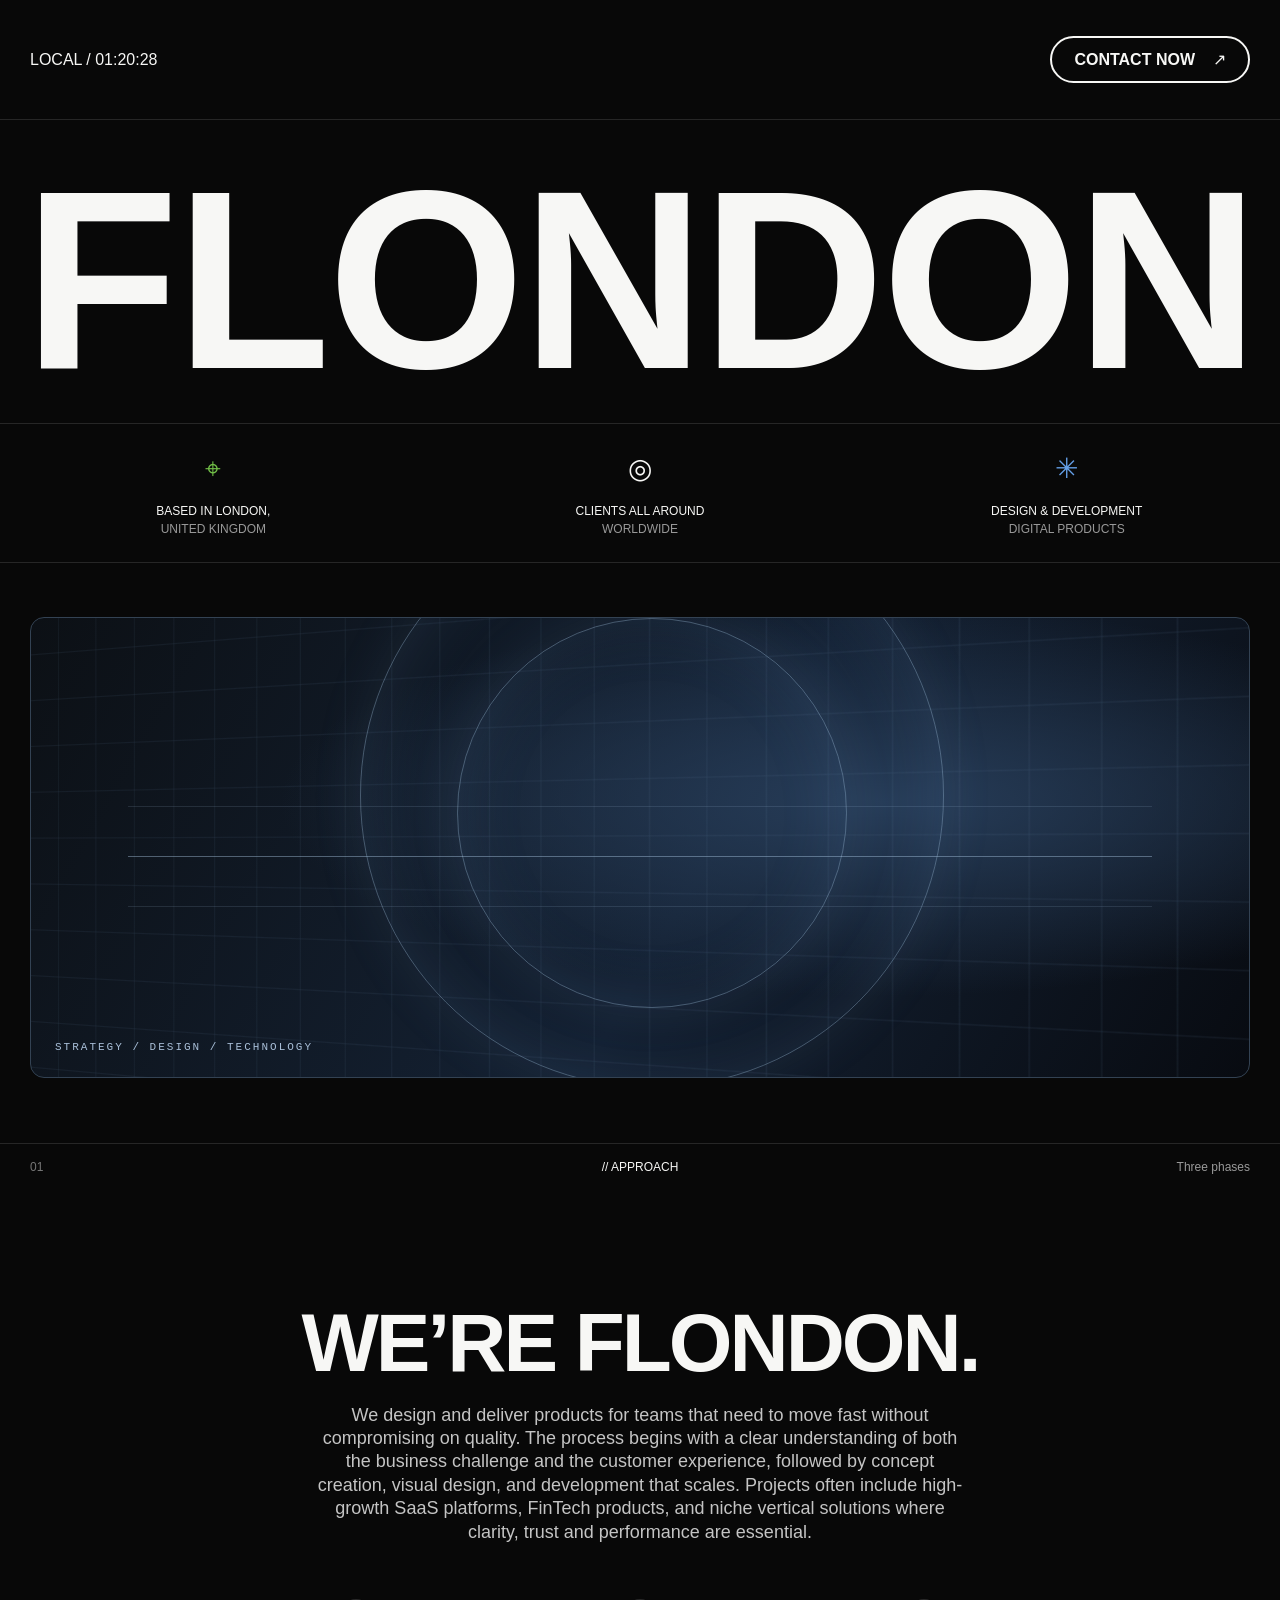
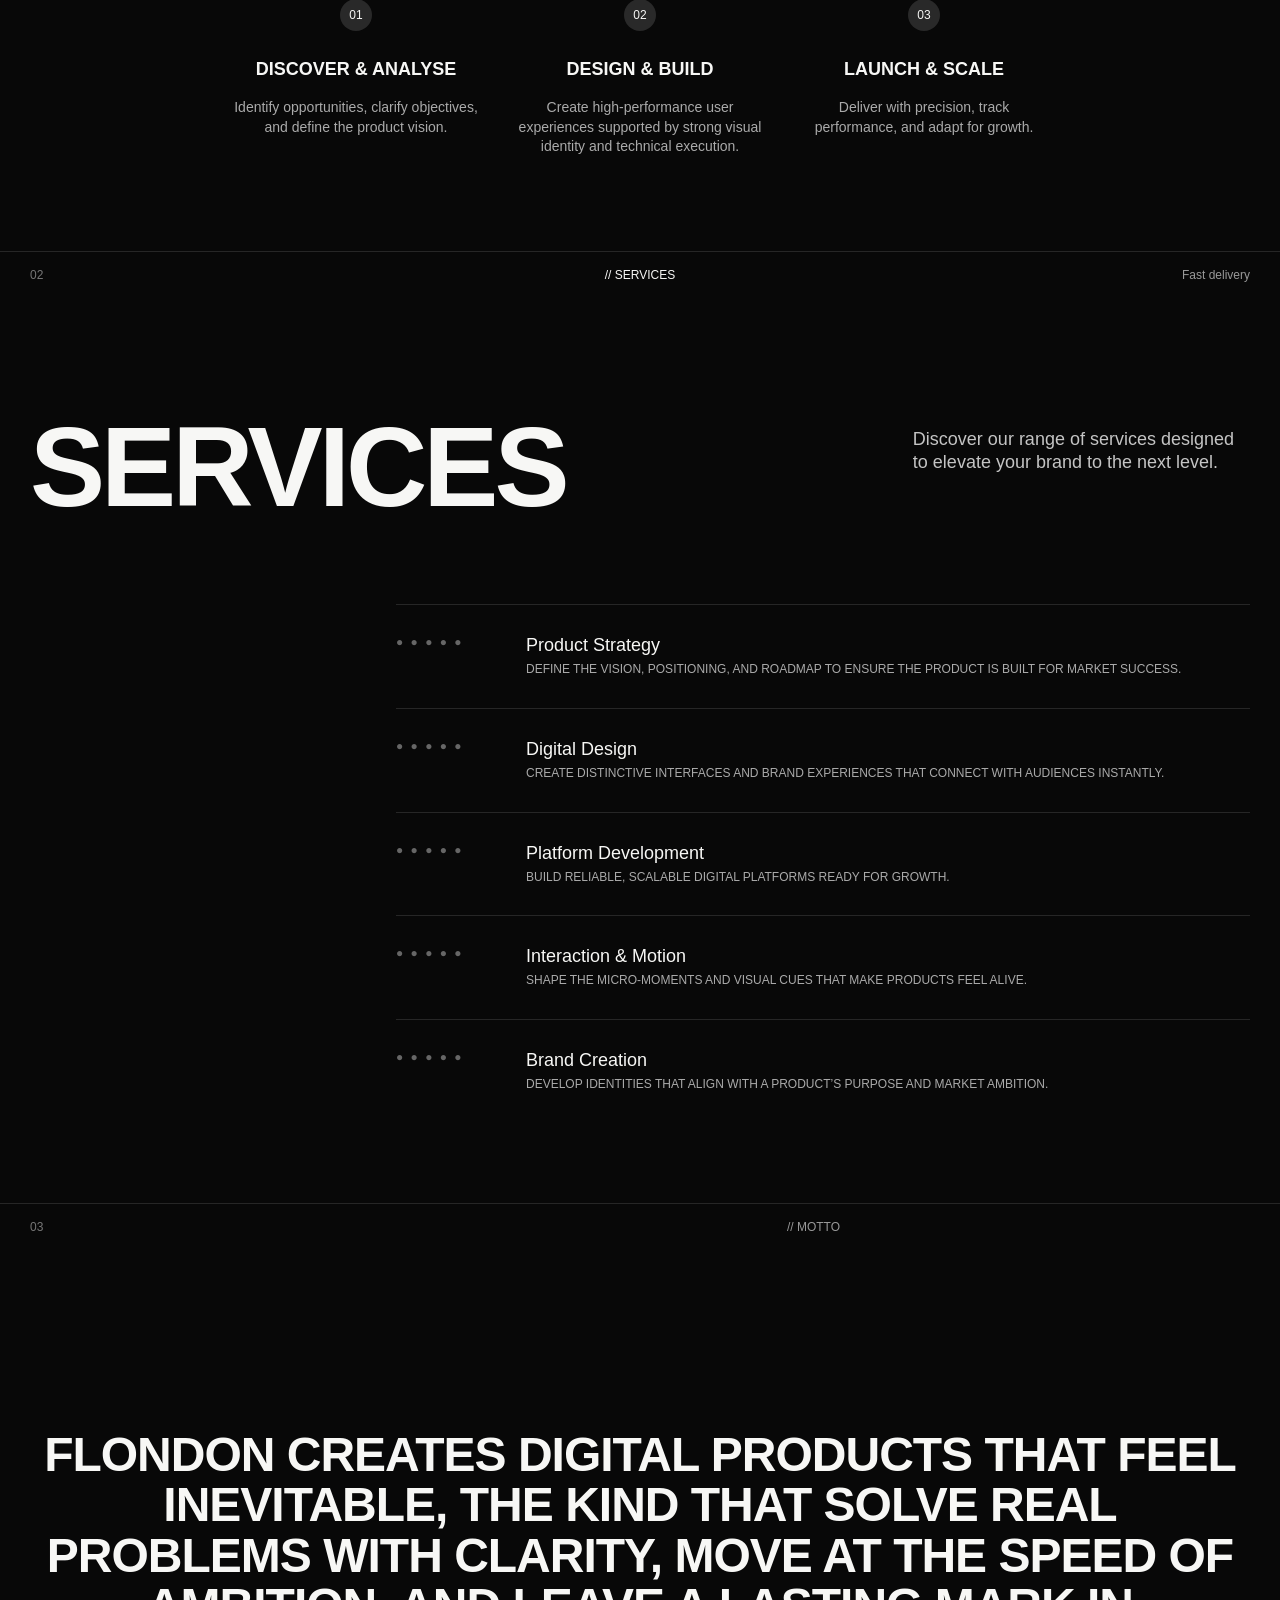
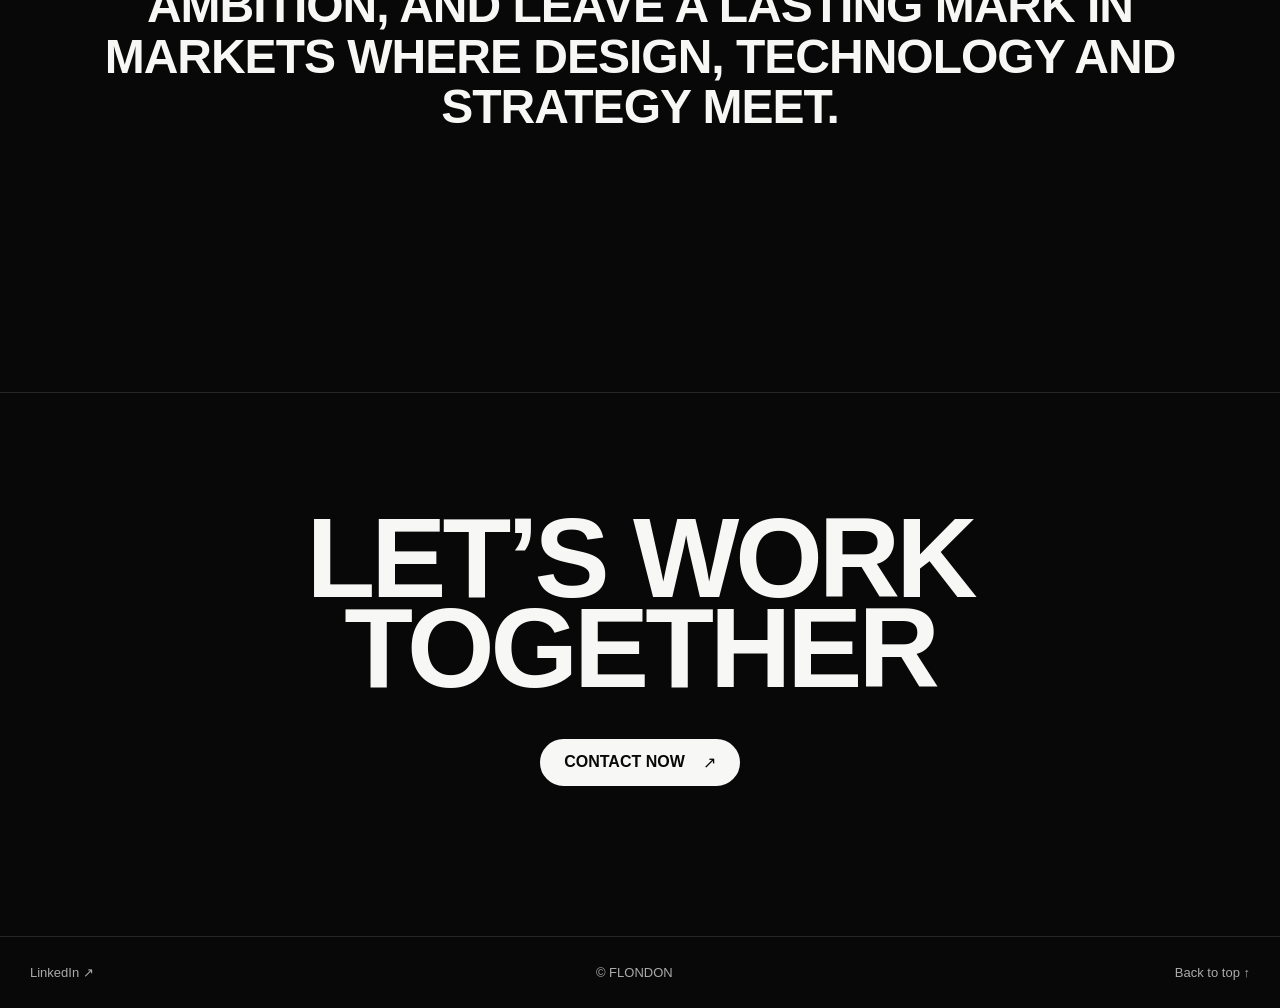
==== index.html @ 4c2c97a5 "Publish allowlisted FLONDON staging output without licensed font binaries or private source" ====
<!doctype html>
<html lang="en">
<head>
  <meta charset="utf-8">
  <meta name="viewport" content="width=device-width, initial-scale=1">
  <meta http-equiv="Content-Security-Policy" content="default-src 'self'; script-src 'self'; style-src 'self'; font-src 'self' https://preview.flondon.co.uk; img-src 'self'; connect-src 'none'; object-src 'none'; base-uri 'self'">
  <title>FLONDON — Digital products, design and development</title>
  <meta name="description" content="FLONDON designs and delivers digital products. Product strategy, digital design, platform development, interaction and motion, and brand creation.">
  <meta name="robots" content="noindex,nofollow">
  <link rel="canonical" href="https://flondon.co.uk/">
  <link rel="stylesheet" href="./site.css">
  <link rel="icon" href="./favicon.svg" type="image/svg+xml">
</head>
<body id="nav">
  <a class="skip" href="#approach">Skip to content</a>
  <header class="masthead"><span>LOCAL / <time id="local-time">LONDON</time></span><a class="pill" href="mailto:w@flondon.co.uk">CONTACT NOW <span aria-hidden="true">↗</span></a></header>
  <main>
    <section class="hero" aria-labelledby="brand">
      <h1 id="brand">FLONDON</h1>
      <div class="facts"><p><span class="symbol green" aria-hidden="true">⌖</span>BASED IN LONDON,<br><span class="muted">UNITED KINGDOM</span></p><p><span class="symbol" aria-hidden="true">◎</span>CLIENTS ALL AROUND<br><span class="muted">WORLDWIDE</span></p><p><span class="symbol blue" aria-hidden="true">✳</span>DESIGN &amp; DEVELOPMENT<br><span class="muted">DIGITAL PRODUCTS</span></p></div>
      <div class="product-art" aria-hidden="true"><div class="art-grid"></div><div class="art-ring ring-one"></div><div class="art-ring ring-two"></div><div class="art-line"></div><span class="art-caption">STRATEGY / DESIGN / TECHNOLOGY</span></div>
    </section>
    <section class="section" id="approach" aria-labelledby="approach-title">
      <div class="section-label"><span>01</span><span>// APPROACH</span><span>Three phases</span></div>
      <div class="section-body"><h2 id="approach-title">WE’RE FLONDON.</h2><p class="intro">We design and deliver products for teams that need to move fast without compromising on quality. The process begins with a clear understanding of both the business challenge and the customer experience, followed by concept creation, visual design, and development that scales. Projects often include high-growth SaaS platforms, FinTech products, and niche vertical solutions where clarity, trust and performance are essential.</p>
        <ol class="phases"><li><span>01</span><h3>DISCOVER &amp; ANALYSE</h3><p>Identify opportunities, clarify objectives, and define the product vision.</p></li><li><span>02</span><h3>DESIGN &amp; BUILD</h3><p>Create high-performance user experiences supported by strong visual identity and technical execution.</p></li><li><span>03</span><h3>LAUNCH &amp; SCALE</h3><p>Deliver with precision, track performance, and adapt for growth.</p></li></ol>
      </div>
    </section>
    <section class="section" id="services" aria-labelledby="services-title">
      <div class="section-label"><span>02</span><span>// SERVICES</span><span>Fast delivery</span></div>
      <div class="section-body"><h2 id="services-title">Services</h2><p class="intro">Discover our range of services designed to elevate your brand to the next level.</p><dl class="services"><div><dt>Product Strategy</dt><dd>Define the vision, positioning, and roadmap to ensure the product is built for market success.</dd></div><div><dt>Digital Design</dt><dd>Create distinctive interfaces and brand experiences that connect with audiences instantly.</dd></div><div><dt>Platform Development</dt><dd>Build reliable, scalable digital platforms ready for growth.</dd></div><div><dt>Interaction &amp; Motion</dt><dd>Shape the micro-moments and visual cues that make products feel alive.</dd></div><div><dt>Brand Creation</dt><dd>Develop identities that align with a product’s purpose and market ambition.</dd></div></dl></div>
    </section>
    <section class="section motto" aria-labelledby="motto-title"><div class="section-label"><span>03</span><span id="motto-title">// MOTTO</span></div><p>FLONDON creates digital products that feel inevitable, the kind that solve real problems with clarity, move at the speed of ambition, and leave a lasting mark in markets where design, technology and strategy meet.</p></section>
    <section class="contact" aria-labelledby="contact-title"><h2 id="contact-title">LET’S WORK<br>TOGETHER</h2><a class="pill" href="mailto:w@flondon.co.uk">CONTACT NOW <span aria-hidden="true">↗</span></a></section>
  </main>
  <footer><a href="https://www.linkedin.com/company/flondon/">LinkedIn ↗</a><span>© FLONDON</span><a href="#nav">Back to top ↑</a></footer>
  <script src="./site.js" defer></script>
</body>
</html>
---- site.css ----
@font-face{font-family:'Clash Display';src:url('https://preview.flondon.co.uk/fonts/ClashDisplay-Variable.woff2') format('woff2');font-weight:200 700;font-style:normal;font-display:swap}@font-face{font-family:'Inter';src:url('https://preview.flondon.co.uk/fonts/Inter-Regular.woff2') format('woff2');font-weight:400;font-style:normal;font-display:swap}
:root{color-scheme:dark;--bg:#080808;--fg:#f7f7f5;--muted:#999;--line:#262626}*{box-sizing:border-box}html{scroll-behavior:smooth}body{margin:0;background:var(--bg);color:var(--fg);font-family:'Inter',sans-serif}a{color:inherit;text-decoration:none}a:hover{text-decoration:underline}a:focus-visible{outline:2px solid #84b7ff;outline-offset:6px}.skip{position:absolute;left:20px;top:-100px;padding:15px;background:#fff;color:#000;z-index:3}.skip:focus{top:15px}.masthead,main,footer{max-width:1440px;margin:auto}.masthead{display:flex;justify-content:space-between;align-items:center;padding:36px 30px;border-bottom:1px solid var(--line);font-size:16px}.pill{display:inline-flex;align-items:center;gap:18px;border:2px solid var(--fg);border-radius:50px;padding:12px 22px;font-size:16px;font-weight:700}.hero h1{font-size:clamp(58px,17.2vw,250px);line-height:1.04;letter-spacing:-.065em;margin:28px 16px 32px;font-weight:800;text-align:center}.facts{display:grid;grid-template-columns:repeat(3,1fr);border-block:1px solid var(--line)}.facts p{text-align:center;font-size:12px;line-height:1.5;margin:24px 10px}.symbol{display:block;font-size:28px;margin-bottom:12px}.green{color:#71be47}.blue{color:#649fe7}.muted{color:var(--muted)}.product-art{height:clamp(220px,36vw,490px);margin:54px 30px 65px;position:relative;border:1px solid #334253;border-radius:14px;overflow:hidden;background:radial-gradient(ellipse at 70% 40%,#273d59 0,transparent 50%),linear-gradient(120deg,#0c1015,#142133 55%,#080b11)}.art-grid{position:absolute;inset:0;background-image:linear-gradient(#5d7a991b 1px,transparent 1px),linear-gradient(90deg,#5d7a991b 1px,transparent 1px);background-size:44px 44px;transform:perspective(650px) rotateY(-12deg) scale(1.3)}.art-ring{position:absolute;border:1px solid #98bad766;border-radius:50%;width:48%;aspect-ratio:1;left:27%;top:-25%;box-shadow:0 0 55px #8baed516,inset 0 0 65px #719fd322}.ring-two{width:32%;left:35%;top:0}.art-line{position:absolute;left:8%;right:8%;top:52%;height:1px;background:#b4d1ee66;box-shadow:0 -50px 0 #b4d1ee22,0 50px 0 #b4d1ee22}.art-caption{position:absolute;bottom:24px;left:24px;font:11px monospace;letter-spacing:2px;color:#a9bfd8}.section{display:grid;grid-template-columns:1fr 3fr;gap:55px;padding:60px 30px;border-top:1px solid var(--line)}.section-label{display:flex;flex-direction:column;gap:10px;font-size:12px}.section-label span:first-child{color:#777}.section-label span:last-child{color:var(--muted)}h2{font-size:clamp(34px,4.2vw,64px);letter-spacing:-.04em;line-height:1.05;margin:0 0 28px}.intro{font-size:20px;line-height:1.6;color:#c4c4c4;max-width:850px}.phases{padding:0;list-style:none;display:grid;grid-template-columns:repeat(3,1fr);gap:32px;margin:55px 0 0}.phases li{border-top:1px solid #555;padding-top:18px}.phases li>span{font-size:12px;color:#999}.phases h3{font-size:16px;margin-top:28px}.phases p{font-size:15px;color:#aaa;line-height:1.6}.services{margin:40px 0 0}.services>div{display:grid;grid-template-columns:1fr 1.25fr;gap:35px;padding:30px 0;border-top:1px solid var(--line)}dt{font-size:25px;letter-spacing:-.02em}dd{margin:0;font-size:16px;line-height:1.6;color:#aaa}.motto>p{font-size:clamp(26px,3.1vw,46px);letter-spacing:-.025em;line-height:1.35;margin:0}.contact{border-top:1px solid var(--line);padding:70px 30px 90px}.contact h2{font-size:clamp(60px,10vw,150px);margin-bottom:35px}footer{display:flex;justify-content:space-between;padding:28px 30px;border-top:1px solid var(--line);font-size:13px;color:#aaa}@media(max-width:700px){.masthead{padding:20px 16px;font-size:12px}.pill{font-size:12px;padding:10px 14px;gap:10px}.hero h1{margin:28px 8px;font-size:17vw}.facts p{font-size:9px;margin:18px 5px}.symbol{font-size:24px}.product-art{margin:28px 16px 40px}.art-caption{font-size:8px;letter-spacing:1px;left:14px}.section{grid-template-columns:1fr;gap:28px;padding:38px 16px}.section-label{flex-direction:row;justify-content:space-between;font-size:10px}.intro{font-size:17px}.phases{grid-template-columns:1fr;gap:20px;margin-top:32px}.phases h3{margin-top:18px}.services>div{grid-template-columns:1fr;gap:12px;padding:24px 0}dt{font-size:23px}.contact{padding:45px 16px 55px}footer{padding:22px 16px;font-size:11px}}@media(prefers-reduced-motion:reduce){html{scroll-behavior:auto}}

.hero h1,h2,.phases h3,dt,.pill{font-family:'Clash Display',sans-serif;font-weight:600;font-synthesis:none}
/* Independently authored layout matched to the recovered 3 October design preview. */
.hero h1{font-size:clamp(58px,19.8vw,285px);line-height:.8;letter-spacing:-3px;margin:60px 10px 40px}
@media(max-width:700px){.hero h1{font-size:19vw;letter-spacing:-1px;margin:72px 10px 32px}.facts{grid-template-columns:1fr;padding:8px 0}.facts p{font-size:12px;margin:18px 10px}.symbol{font-size:24px;margin-bottom:10px}.product-art{margin-top:84px}h2{font-size:40px}.contact h2{font-size:40px;line-height:1}}
/* Recovered below-fold composition, implemented without template runtime. */
.section{display:block;padding:0 30px 80px}.section-label{display:grid;grid-template-columns:repeat(3,1fr);align-items:center;padding:16px 0;font-size:12px}.section-label span:nth-child(2){text-align:center}.section-label span:last-child{text-align:right}.section-body{padding-top:110px}#approach .section-body{text-align:center}#approach h2{font-size:clamp(40px,6.4vw,88px);letter-spacing:-3px;margin-bottom:18px}#approach .intro{max-width:650px;margin:0 auto;font-size:18px;line-height:1.3}.phases{max-width:820px;margin:55px auto 0;text-align:center}.phases li{border:0;padding:0}.phases li>span{display:inline-flex;align-items:center;justify-content:center;width:32px;height:32px;border-radius:50%;background:#292929;color:var(--fg)}.phases h3{font-size:18px}.phases p{font-size:14px;line-height:1.4}#services .section-body{display:grid;grid-template-columns:2.5fr 1fr;gap:40px}#services h2{font-size:clamp(60px,8.8vw,120px);text-transform:uppercase;letter-spacing:-4px}#services .intro{font-size:18px;line-height:1.3;margin:20px 0 0}.services{grid-column:1/-1;margin:10px 0 0 30%}.services>div{position:relative;display:block;padding:30px 0 30px 130px;min-height:100px}.services>div::before{content:'● ● ● ● ●';position:absolute;left:0;top:30px;color:#666;font-size:12px;letter-spacing:2px}dt{font-family:'Inter',sans-serif;font-weight:400;font-size:18px;letter-spacing:0}dd{font-size:12px;line-height:1.4;text-transform:uppercase;margin-top:5px}.motto>p{font-family:'Clash Display',sans-serif;font-weight:600;text-align:center;text-transform:uppercase;font-size:48px;line-height:1.05;letter-spacing:-1px;margin:180px auto;max-width:1300px}.contact{text-align:center;padding:120px 30px 150px}.contact h2{font-size:clamp(60px,8.8vw,120px);line-height:.8;letter-spacing:-4px;margin-bottom:45px}.contact .pill{background:var(--fg);color:var(--bg)}
@media(max-width:809px){.section{padding:0 20px 60px}.section-label{font-size:10px}.section-body{padding-top:60px}#approach h2{font-size:40px;line-height:1;letter-spacing:-1px}#approach .intro{font-size:16px;line-height:1.35}.phases{grid-template-columns:1fr;gap:30px;max-width:350px}.phases h3{margin-top:15px}#services .section-body{grid-template-columns:1fr;gap:15px}#services h2{font-size:40px;letter-spacing:-1px;margin-bottom:0}#services .intro{font-size:16px;margin-top:0}.services{margin:20px 0 0}.services>div{padding:24px 0 24px 58px}.services>div::before{top:28px;font-size:7px;letter-spacing:0}dt{font-size:17px}dd{font-size:11px}.motto>p{font-size:28px;line-height:1.1;margin:90px auto}.contact{padding:80px 20px 90px}.contact h2{font-size:40px;line-height:.9;letter-spacing:-1px}}
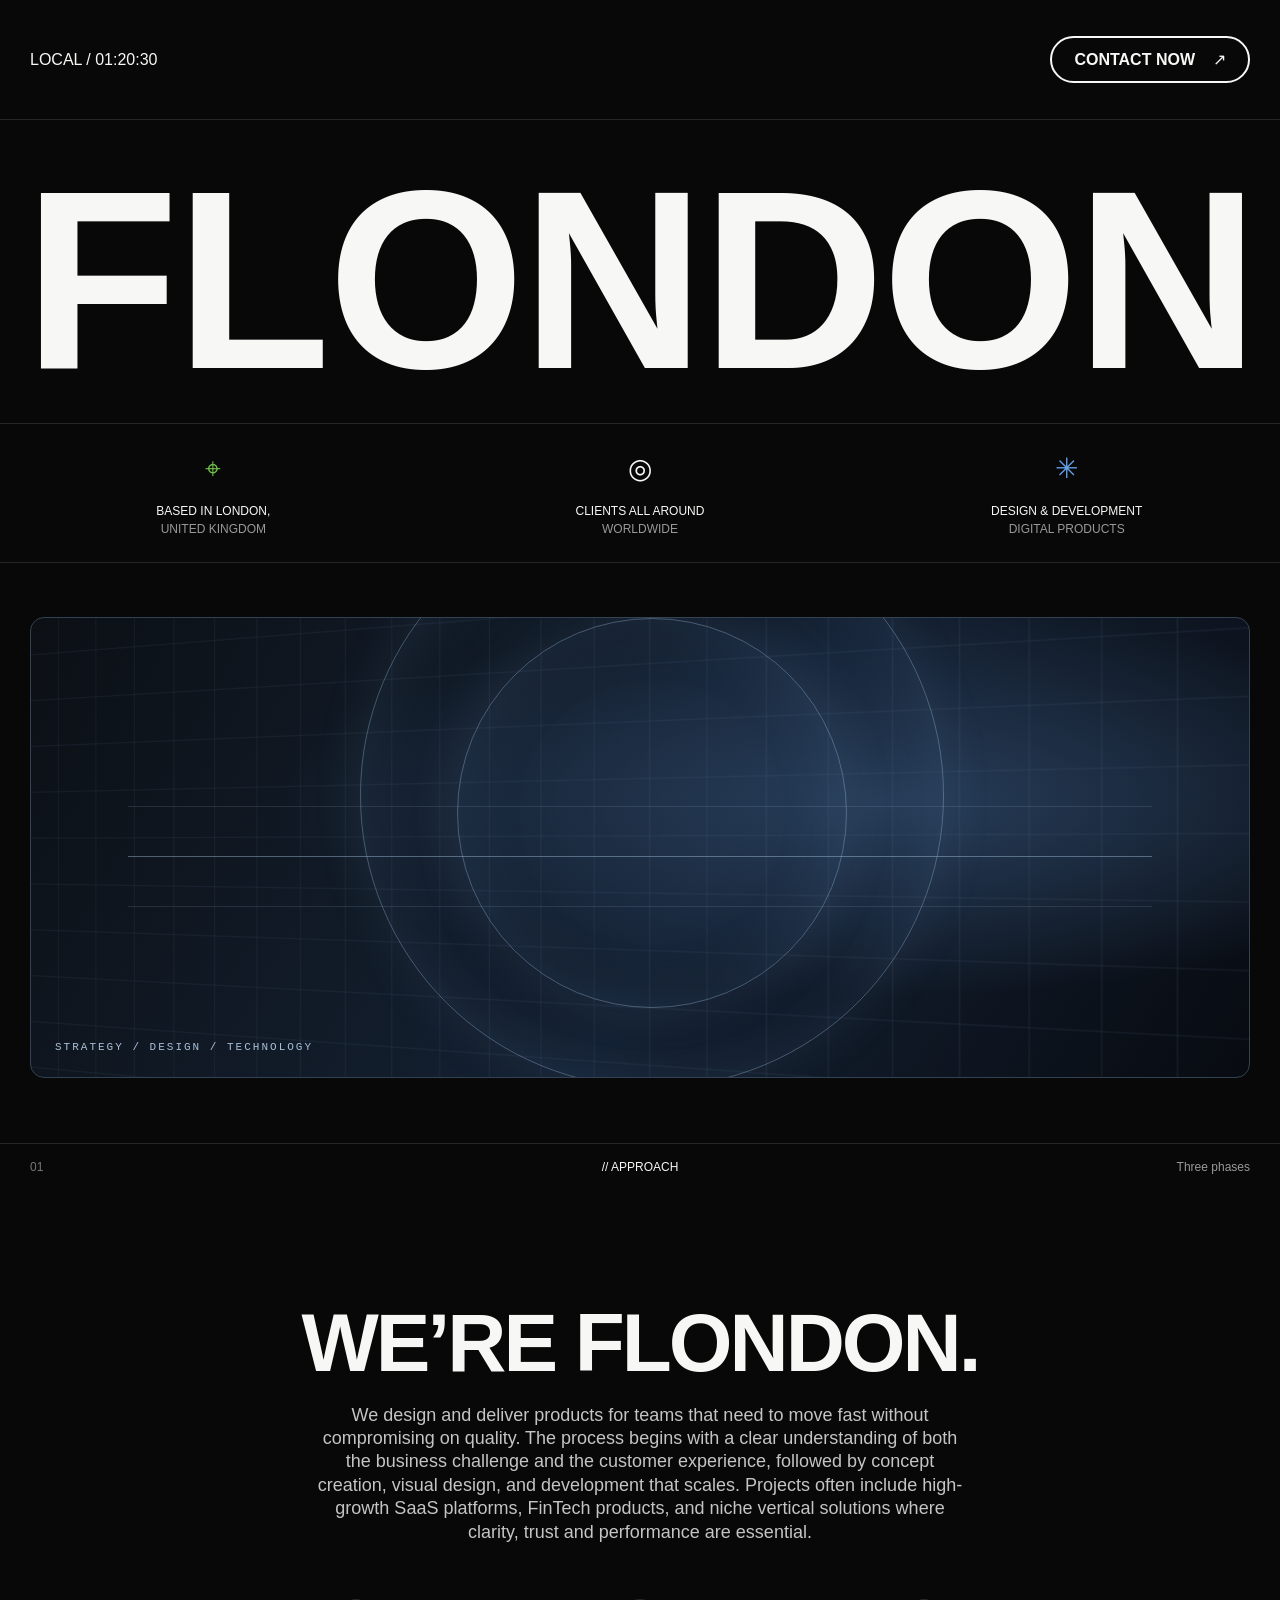
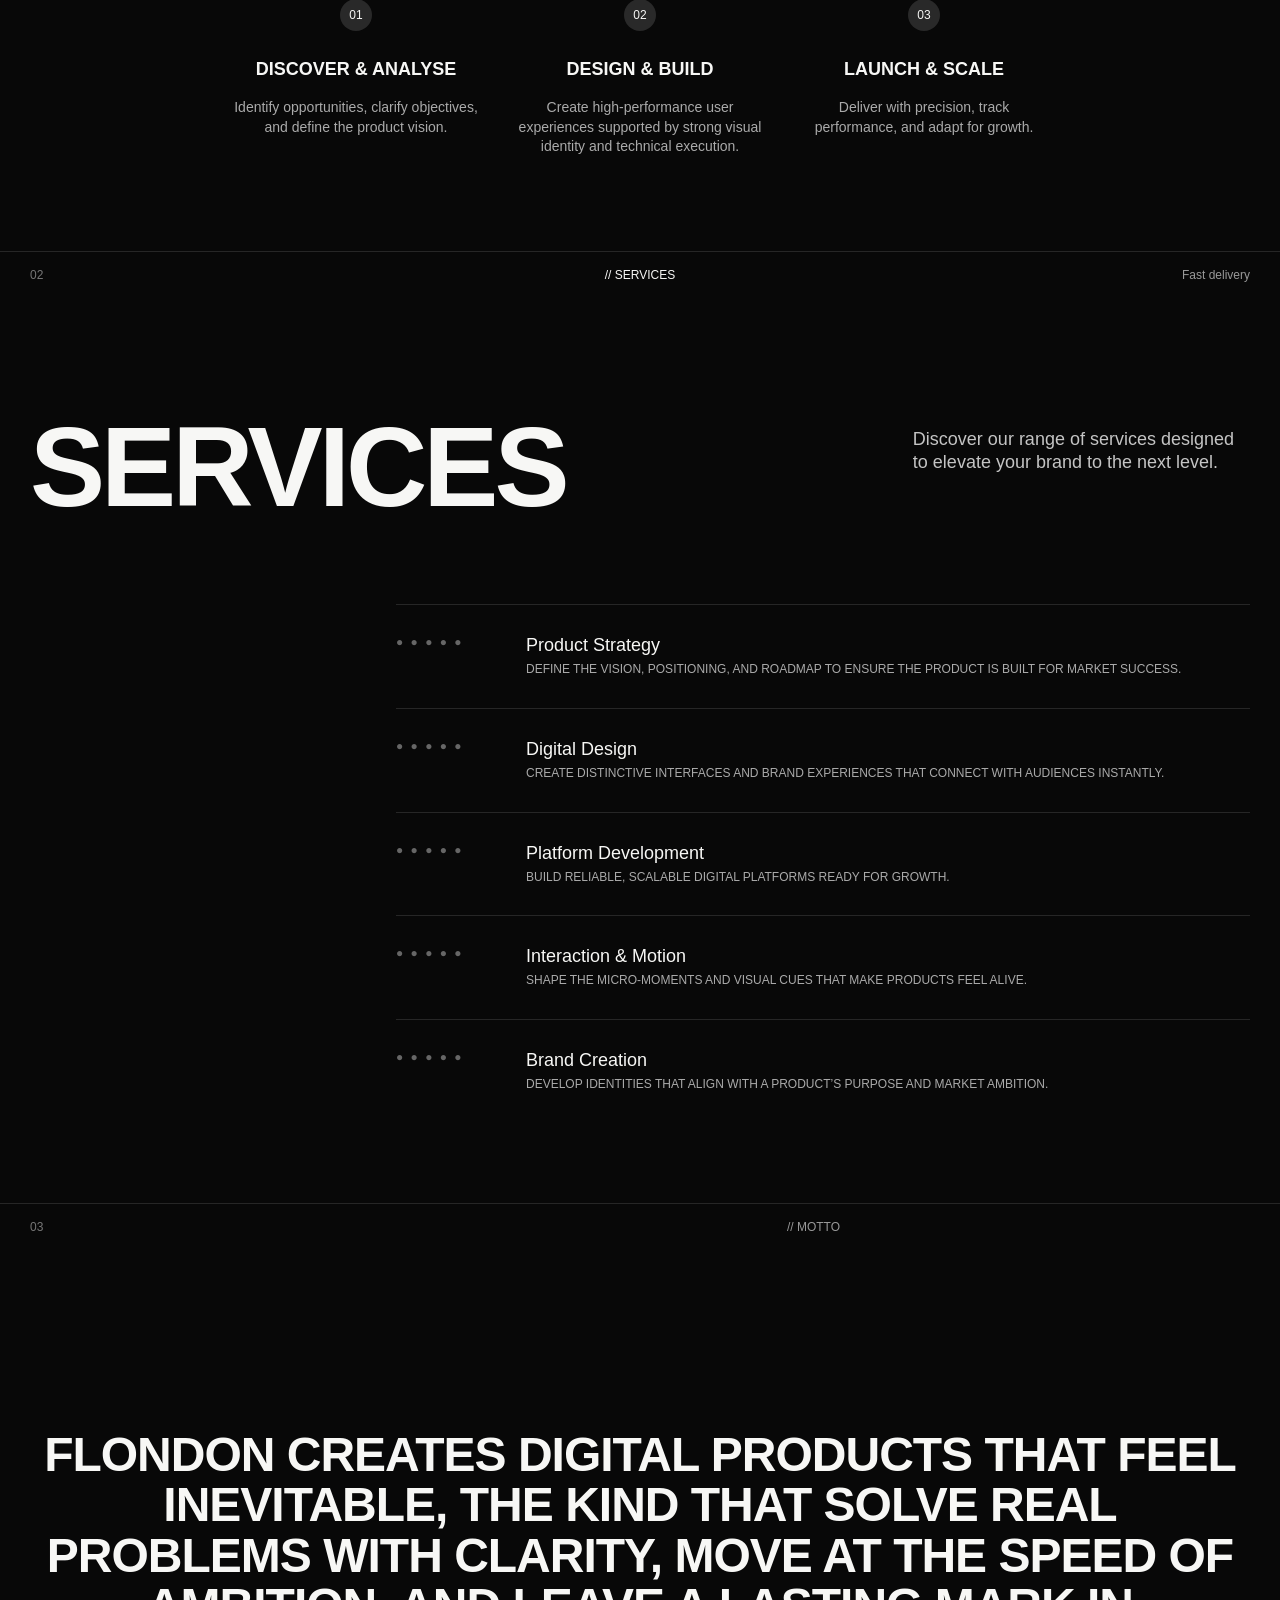
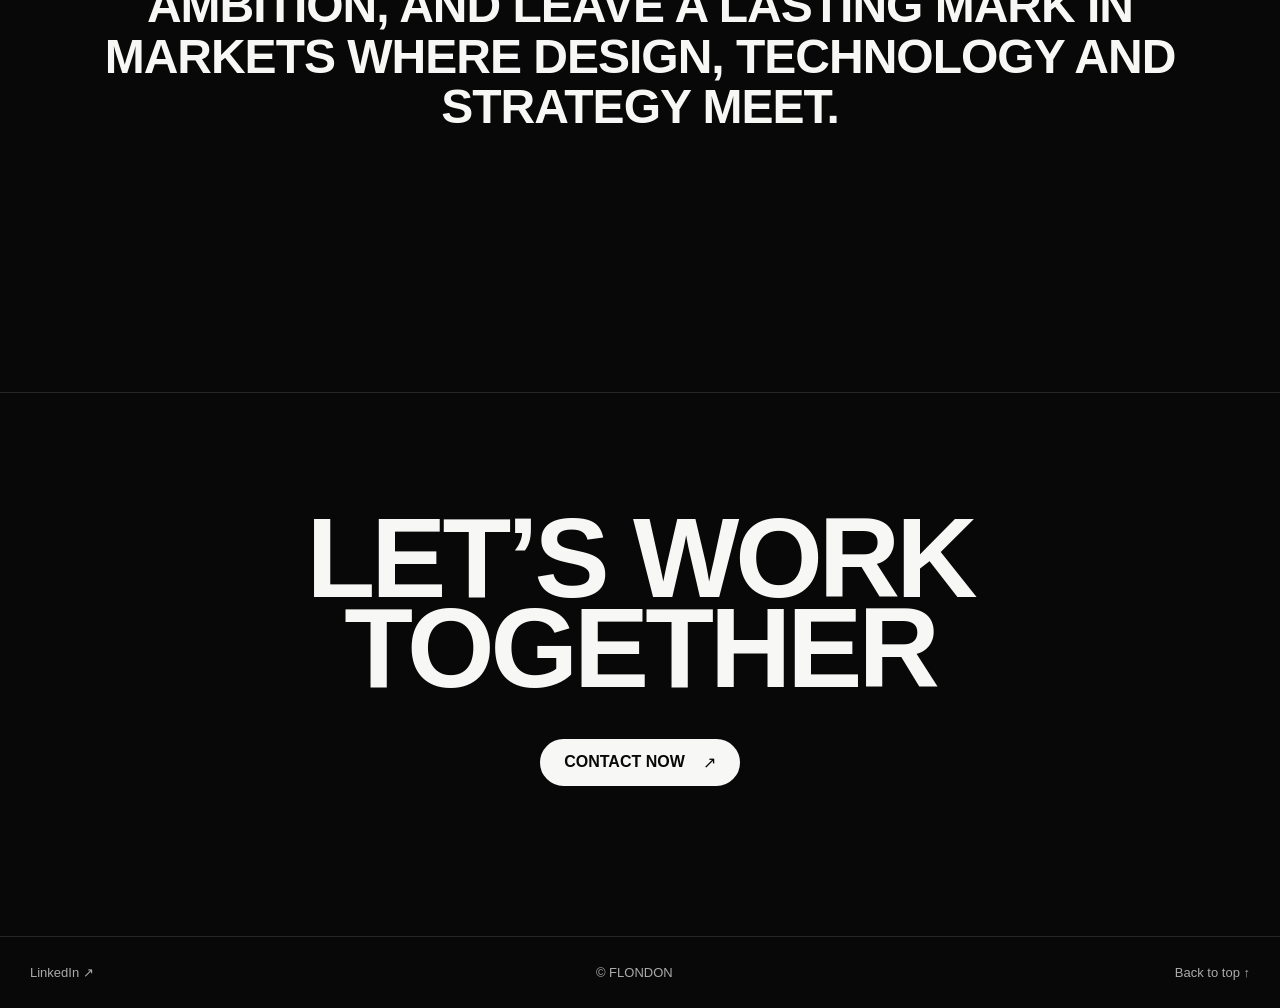
==== commit b1411982: "Prepare approved production output with canonical sitemap and indexing" ====
--- a/index.html
+++ b/index.html
@@ -6,7 +6,7 @@
   <meta http-equiv="Content-Security-Policy" content="default-src 'self'; script-src 'self'; style-src 'self'; font-src 'self' https://preview.flondon.co.uk; img-src 'self'; connect-src 'none'; object-src 'none'; base-uri 'self'">
   <title>FLONDON — Digital products, design and development</title>
   <meta name="description" content="FLONDON designs and delivers digital products. Product strategy, digital design, platform development, interaction and motion, and brand creation.">
-  <meta name="robots" content="noindex,nofollow">
+  <meta name="robots" content="index,follow">
   <link rel="canonical" href="https://flondon.co.uk/">
   <link rel="stylesheet" href="./site.css">
   <link rel="icon" href="./favicon.svg" type="image/svg+xml">
